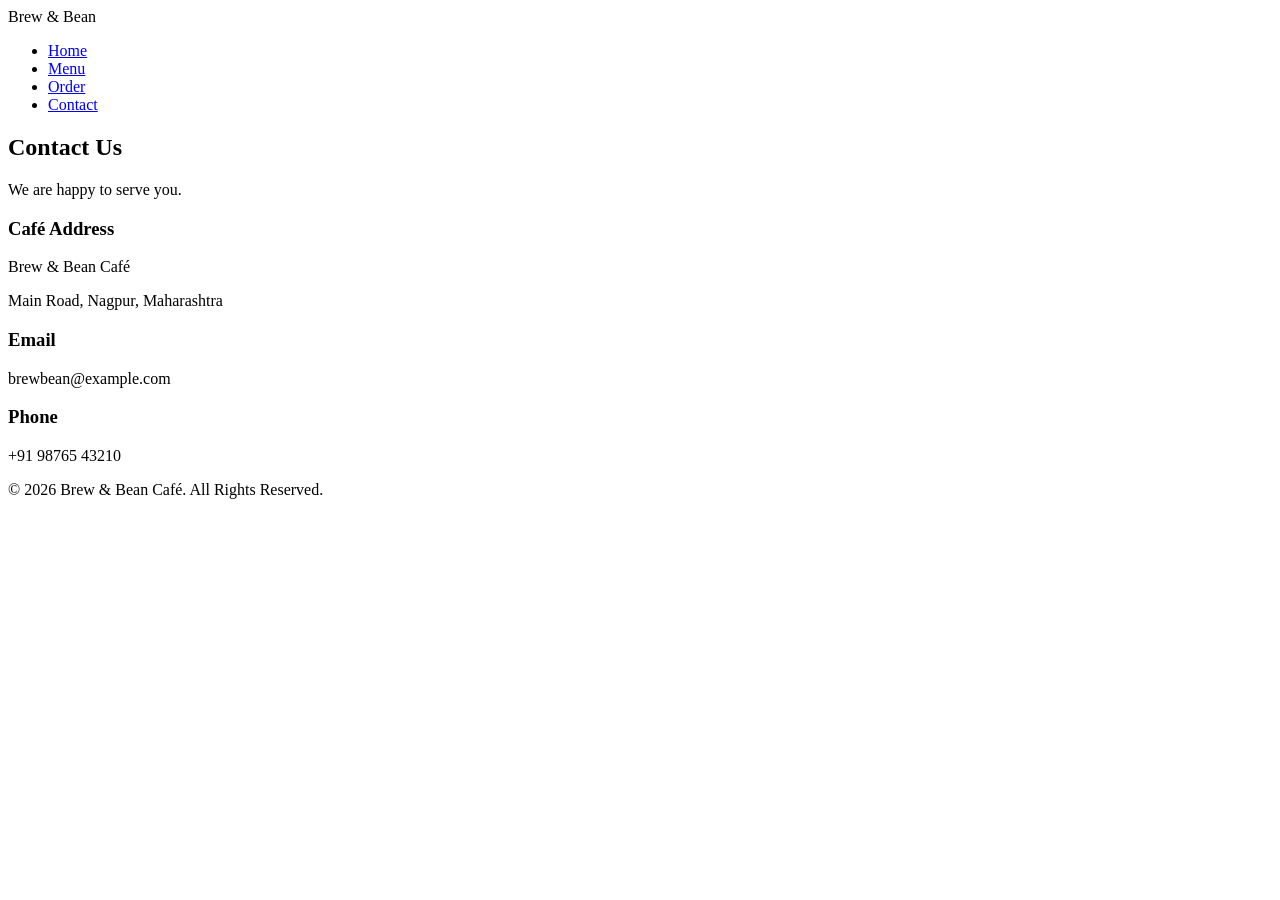
==== contact.html @ 1a070eb7 "Add files via upload" ====
<!DOCTYPE html>
<html lang="en">
<head>
    <meta charset="UTF-8">
    <meta name="viewport" content="width=device-width, initial-scale=1.0">
    <title>Contact | Brew & Bean Café</title>
    <!--link rel="stylesheet" href="style.css"-->
</head>
<body>

    <nav class="navbar">
        <div class="logo">Brew & Bean</div>

        <ul class="nav-links">
            <li><a href="index.html">Home</a></li>
            <li><a href="menu.html">Menu</a></li>
            <li><a href="order.html">Order</a></li>
            <li><a class="active" href="contact.html">Contact</a></li>
        </ul>
    </nav>

    <section class="page-header">
        <h1>Contact Us</h1>
        <p>We are happy to serve you.</p>
    </section>

    <section class="section contact-box">

        <div class="contact-card">
            <h3>Café Address</h3>
            <p>Brew & Bean Café</p>
            <p>Main Road, Nagpur, Maharashtra</p>
        </div>

        <div class="contact-card">
            <h3>Email</h3>
            <p>brewbean@example.com</p>
        </div>

        <div class="contact-card">
            <h3>Phone</h3>
            <p>+91 98765 43210</p>
        </div>

    </section>

    <footer>
        <p>&copy; 2026 Brew & Bean Café. All Rights Reserved.</p>
    </footer>

</body>
</html>
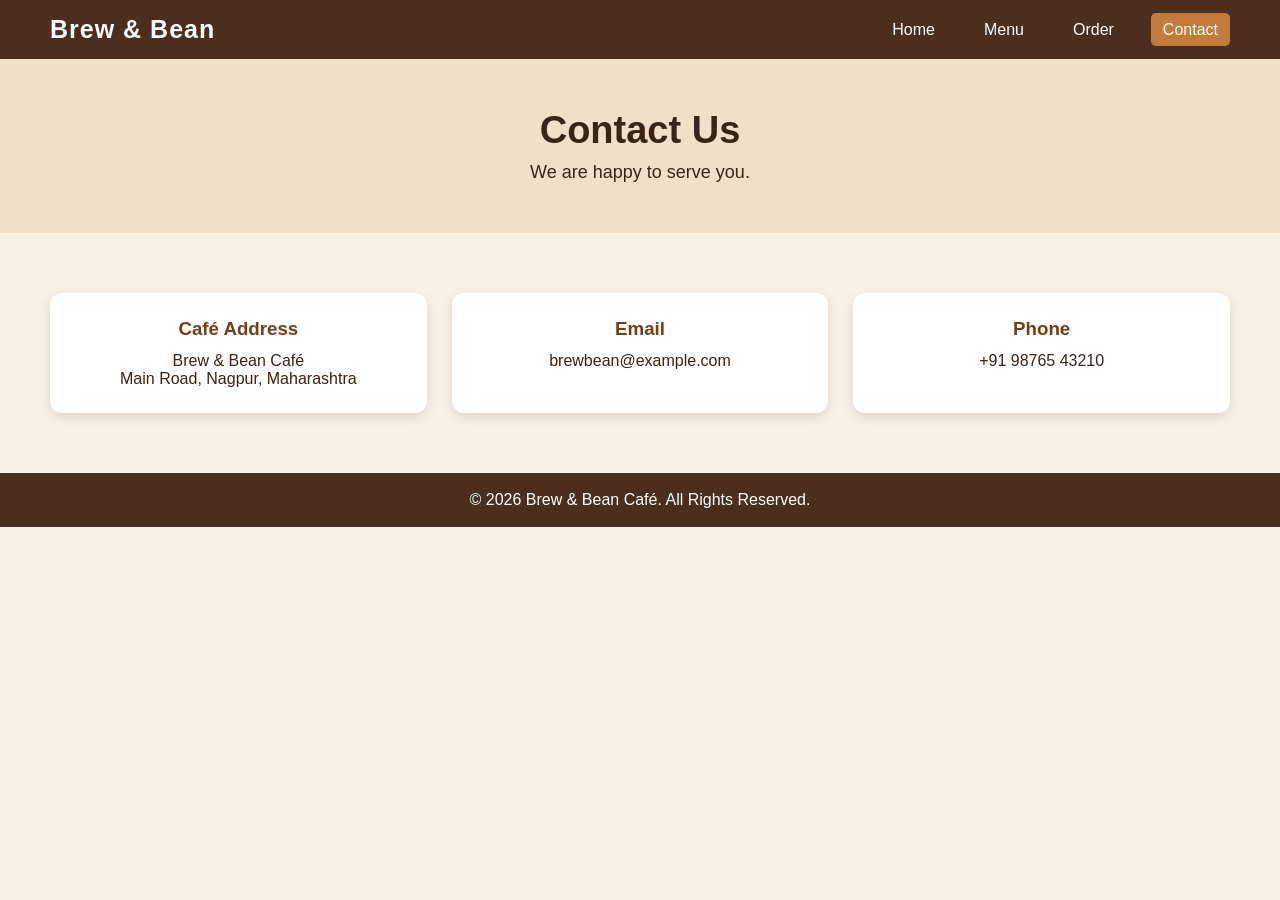
==== commit 111aee16: "link css" ====
--- a/contact.html
+++ b/contact.html
@@ -4,7 +4,7 @@
     <meta charset="UTF-8">
     <meta name="viewport" content="width=device-width, initial-scale=1.0">
     <title>Contact | Brew & Bean Café</title>
-    <!--link rel="stylesheet" href="style.css"-->
+    <link rel="stylesheet" href="style.css">
 </head>
 <body>
 
--- a/style.css
+++ b/style.css
@@ -0,0 +1,269 @@
+* {
+    margin: 0;
+    padding: 0;
+    box-sizing: border-box;
+}
+
+body {
+    font-family: Arial, sans-serif;
+    background: #f8f1e7;
+    color: #3b2415;
+}
+
+/* Navigation Bar */
+.navbar {
+    background: #4b2e1e;
+    color: white;
+    display: flex;
+    justify-content: space-between;
+    align-items: center;
+    padding: 15px 50px;
+}
+
+.logo {
+    font-size: 25px;
+    font-weight: bold;
+    letter-spacing: 1px;
+}
+
+.nav-links {
+    list-style: none;
+    display: flex;
+    gap: 25px;
+}
+
+.nav-links li {
+    display: inline-block;
+}
+
+.nav-links a {
+    color: white;
+    text-decoration: none;
+    font-size: 16px;
+    padding: 8px 12px;
+    border-radius: 5px;
+}
+
+.nav-links a:hover,
+.nav-links a.active {
+    background: #c47a3a;
+}
+
+/* Home Hero */
+.hero {
+    height: 85vh;
+    background: linear-gradient(rgba(0,0,0,0.45), rgba(0,0,0,0.45)),
+                url("https://images.unsplash.com/photo-1495474472287-4d71bcdd2085");
+    background-size: cover;
+    background-position: center;
+    display: flex;
+    justify-content: center;
+    align-items: center;
+    text-align: center;
+    color: white;
+}
+
+.hero-content h1 {
+    font-size: 48px;
+    margin-bottom: 15px;
+}
+
+.hero-content p {
+    font-size: 20px;
+    margin-bottom: 25px;
+}
+
+.btn {
+    background: #c47a3a;
+    color: white;
+    padding: 12px 28px;
+    text-decoration: none;
+    border-radius: 5px;
+}
+
+.btn:hover {
+    background: #9b5d27;
+}
+
+/* Page Header */
+.page-header {
+    background: #f1dfc8;
+    text-align: center;
+    padding: 50px 20px;
+}
+
+.page-header h1 {
+    font-size: 38px;
+    margin-bottom: 10px;
+}
+
+.page-header p {
+    font-size: 18px;
+}
+
+/* Common Section */
+.section {
+    padding: 60px 50px;
+    text-align: center;
+}
+
+.section h2 {
+    font-size: 32px;
+    margin-bottom: 30px;
+}
+
+/* Feature and Menu Cards */
+.feature-box,
+.menu-box {
+    display: grid;
+    grid-template-columns: repeat(3, 1fr);
+    gap: 25px;
+}
+
+.card,
+.contact-card {
+    background: white;
+    padding: 25px;
+    border-radius: 12px;
+    box-shadow: 0 4px 12px rgba(0,0,0,0.12);
+}
+
+.card h3,
+.contact-card h3 {
+    margin-bottom: 12px;
+    color: #7a3e16;
+}
+
+.card span {
+    display: inline-block;
+    margin-top: 15px;
+    font-weight: bold;
+    color: #9b5d27;
+    font-size: 20px;
+}
+
+/* Order Page */
+.order-section {
+    background: #fff7ed;
+}
+
+.order-container {
+    display: flex;
+    justify-content: center;
+    gap: 40px;
+    text-align: left;
+}
+
+.order-form,
+.summary-box {
+    background: white;
+    width: 370px;
+    padding: 25px;
+    border-radius: 12px;
+    box-shadow: 0 4px 12px rgba(0,0,0,0.12);
+}
+
+.order-form label {
+    display: block;
+    margin-top: 15px;
+    font-weight: bold;
+}
+
+.order-form select,
+.order-form input[type="number"] {
+    width: 100%;
+    padding: 10px;
+    margin-top: 6px;
+    border: 1px solid #ccc;
+    border-radius: 5px;
+}
+
+.order-form h3 {
+    margin-top: 20px;
+    color: #7a3e16;
+}
+
+.checkbox-label {
+    font-weight: normal !important;
+}
+
+.summary-box p {
+    margin: 15px 0;
+}
+
+.summary-box h2 {
+    color: #7a3e16;
+    margin-top: 20px;
+}
+
+.place-btn {
+    width: 100%;
+    padding: 12px;
+    background: #4b2e1e;
+    color: white;
+    border: none;
+    margin-top: 20px;
+    border-radius: 5px;
+    cursor: pointer;
+    font-size: 16px;
+}
+
+.place-btn:hover {
+    background: #7a3e16;
+}
+
+#message {
+    margin-top: 15px;
+    color: green;
+    font-weight: bold;
+}
+
+/* Contact Page */
+.contact-box {
+    display: grid;
+    grid-template-columns: repeat(3, 1fr);
+    gap: 25px;
+}
+
+/* Footer */
+footer {
+    background: #4b2e1e;
+    color: white;
+    text-align: center;
+    padding: 18px;
+}
+
+/* Responsive */
+@media screen and (max-width: 768px) {
+    .navbar {
+        flex-direction: column;
+        gap: 15px;
+        padding: 20px;
+    }
+
+    .nav-links {
+        flex-direction: column;
+        text-align: center;
+        gap: 10px;
+    }
+
+    .hero-content h1 {
+        font-size: 32px;
+    }
+
+    .feature-box,
+    .menu-box,
+    .contact-box {
+        grid-template-columns: 1fr;
+    }
+
+    .order-container {
+        flex-direction: column;
+        align-items: center;
+    }
+
+    .order-form,
+    .summary-box {
+        width: 90%;
+    }
+}
